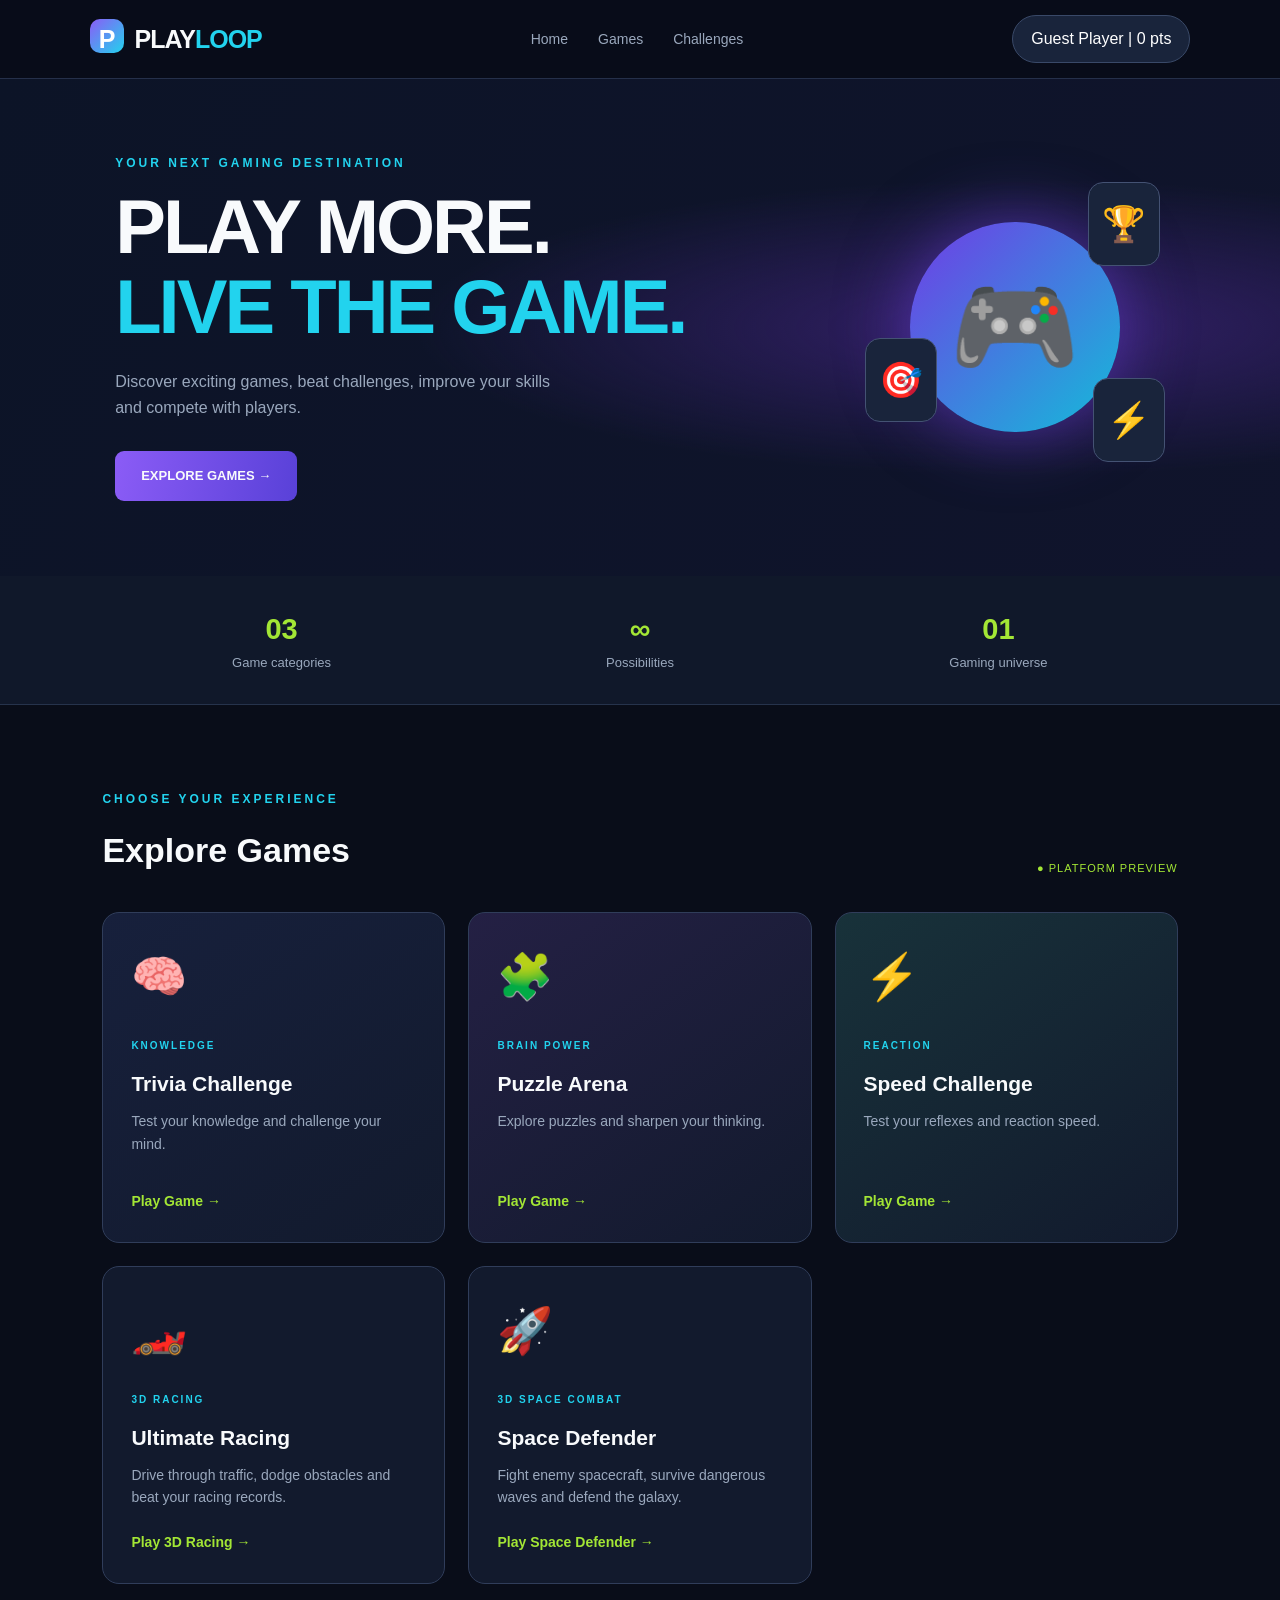
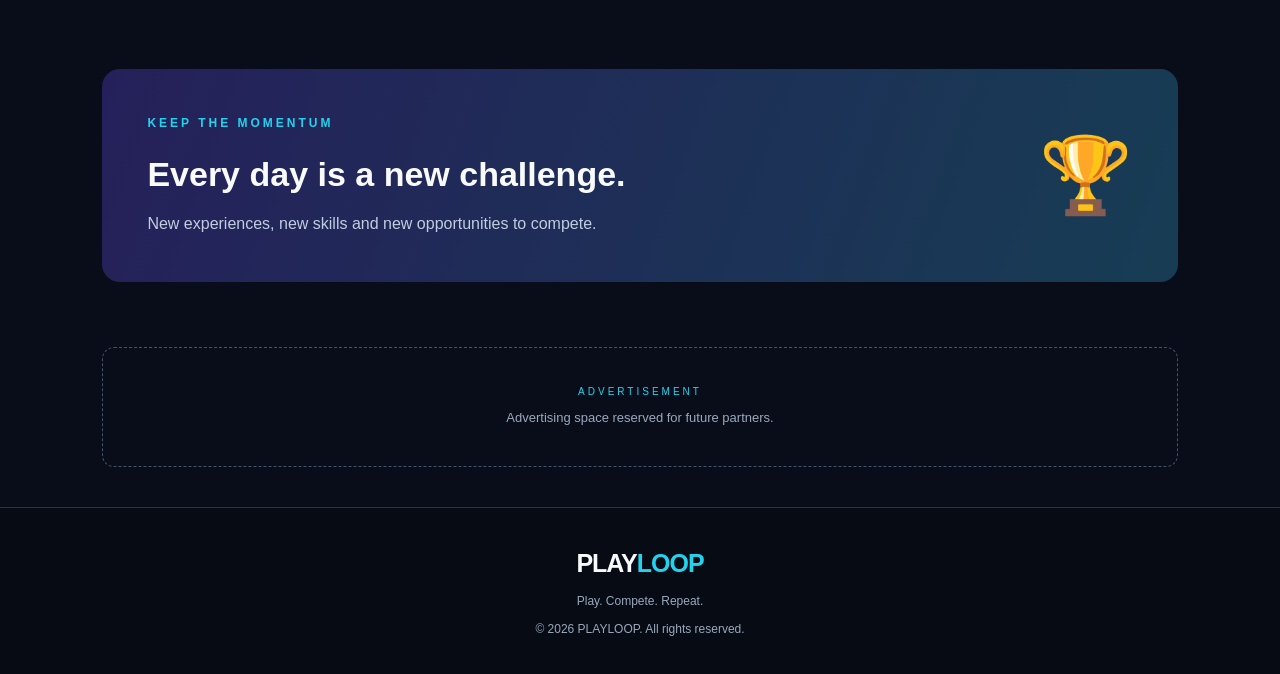
==== index.html @ ef7eba36 "Add Space Defender game card to index.html" ====
<!DOCTYPE html>
<html lang="en">
<head>
  <meta charset="UTF-8">
  <meta name="viewport" content="width=device-width, initial-scale=1.0">
  <meta name="description" content="PLAYLOOP - Play games, challenge friends and enjoy daily entertainment.">
  <title>PLAYLOOP | Play. Compete. Repeat.</title>
  <link rel="stylesheet" href="styles.css">
</head>

<body>

<header class="topbar">
  <a class="logo" href="index.html">
    <span class="logo-icon">P</span>
    PLAY<span>LOOP</span>
  </a>

  <nav>
    <a href="#home">Home</a>
    <a href="#games">Games</a>
    <a href="#challenges">Challenges</a>
  </nav>

  <button class="profile-button" id="profileButton">
    Guest Player
  </button>
</header>

<main>

  <section class="hero" id="home">
    <div class="hero-content">
      <p class="eyebrow">YOUR NEXT GAMING DESTINATION</p>
      <h1>PLAY MORE.<br>
        <span>LIVE THE GAME.</span>
      </h1>
      <p>
        Discover exciting games, beat challenges,
        improve your skills and compete with players.
      </p>
      <a href="#games" class="primary-button">EXPLORE GAMES →</a>
    </div>

    <div class="hero-art">
      <div class="game-orb">🎮</div>
      <div class="floating-item item-one">🏆</div>
      <div class="floating-item item-two">⚡</div>
      <div class="floating-item item-three">🎯</div>
    </div>
  </section>

  <section class="stats">
    <div>
      <strong>03</strong>
      <span>Game categories</span>
    </div>
    <div>
      <strong>∞</strong>
      <span>Possibilities</span>
    </div>
    <div>
      <strong>01</strong>
      <span>Gaming universe</span>
    </div>
  </section>

  
<section class="games-section" id="games">
  <div class="section-heading">
    <div>
      <p class="eyebrow">CHOOSE YOUR EXPERIENCE</p>
      <h2>Explore Games</h2>
    </div>
    <span class="live-label">● PLATFORM PREVIEW</span>
  </div>

  <div class="game-grid">

    <article class="game-card trivia">
      <div class="game-icon">🧠</div>
      <span class="game-type">KNOWLEDGE</span>
      <h3>Trivia Challenge</h3>
      <p>Test your knowledge and challenge your mind.</p>
      <button class="game-button" data-game="trivia">
        Play Game →
      </button>
    </article>

    <article class="game-card puzzle">
      <div class="game-icon">🧩</div>
      <span class="game-type">BRAIN POWER</span>
      <h3>Puzzle Arena</h3>
      <p>Explore puzzles and sharpen your thinking.</p>
      <button class="game-button" data-game="puzzle">
        Play Game →
      </button>
    </article>

    <article class="game-card speed">
      <div class="game-icon">⚡</div>
      <span class="game-type">REACTION</span>
      <h3>Speed Challenge</h3>
      <p>Test your reflexes and reaction speed.</p>
      <button class="game-button" data-game="speed">
        Play Game →
      </button>
    </article>

    <!-- NEW 3D RACING GAME -->
    <article class="game-card racing">
      <div class="game-icon">🏎️</div>
      <span class="game-type">3D RACING</span>
      <h3>Ultimate Racing</h3>
      <p>Drive through traffic, dodge obstacles and beat your racing records.</p>
      <a href="racing.html" class="game-button">
        Play 3D Racing →
      </a>
    </article>


<article class="game-card space">
  <div class="game-icon">🚀</div>
  <span class="game-type">3D SPACE COMBAT</span>
  <h3>Space Defender</h3>
  <p>Fight enemy spacecraft, survive dangerous waves and defend the galaxy.</p>
  <a href="space.html" class="game-button">
    Play Space Defender →
  </a>
</article>
  </div>
</section>

<section class="challenge-section" id="challenges">
  <div>
    <p class="eyebrow">KEEP THE MOMENTUM</p>
    <h2>Every day is a new challenge.</h2>
    <p>New experiences, new skills and new opportunities to compete.</p>
  </div>
  <div class="challenge-icon">🏆</div>
</section>

<section class="ad-space">
  <span>ADVERTISEMENT</span>
  <p>Advertising space reserved for future partners.</p>
</section>
</main>

<footer>
  <a class="logo" href="#home">PLAY<span>LOOP</span></a>
  <p>Play. Compete. Repeat.</p>
  <p>© 2026 PLAYLOOP. All rights reserved.</p>
</footer>

<script src="script.js"></script>
</body>
</html>
---- styles.css ----
/* =====================================
   PLAYLOOP GAMING PLATFORM
   Main stylesheet
===================================== */

:root {
  --background: #090d19;
  --surface: #121a2d;
  --surface-light: #19243b;
  --primary: #8b5cf6;
  --secondary: #22d3ee;
  --accent: #a3e635;
  --white: #f8fafc;
  --muted: #9aa8bd;
}

* {
  margin: 0;
  padding: 0;
  box-sizing: border-box;
}

html {
  scroll-behavior: smooth;
}

body {
  background: var(--background);
  color: var(--white);
  font-family: Arial, Helvetica, sans-serif;
  line-height: 1.6;
}

a {
  text-decoration: none;
  color: inherit;
}

button {
  font: inherit;
  cursor: pointer;
}

/* NAVIGATION */

.topbar {
  min-height: 78px;
  padding: 15px 7%;
  display: flex;
  justify-content: space-between;
  align-items: center;
  gap: 20px;
  background: rgba(9, 13, 25, 0.96);
  border-bottom: 1px solid #25304a;
  position: sticky;
  top: 0;
  z-index: 100;
}

.logo {
  font-size: 25px;
  font-weight: 900;
  letter-spacing: -1px;
}

.logo span {
  color: var(--secondary);
}

.logo-icon {
  display: inline-grid;
  place-items: center;
  width: 34px;
  height: 34px;
  border-radius: 10px;
  background: linear-gradient(135deg, var(--primary), var(--secondary));
  color: white !important;
  margin-right: 5px;
}

.topbar nav {
  display: flex;
  gap: 30px;
}

.topbar nav a {
  color: var(--muted);
  font-size: 14px;
  transition: color 0.2s;
}

.topbar nav a:hover {
  color: var(--secondary);
}

.profile-button {
  background: var(--surface-light);
  color: white;
  border: 1px solid #394968;
  padding: 10px 18px;
  border-radius: 25px;
}

/* HERO */

.hero {
  min-height: 490px;
  padding: 75px 9%;
  display: flex;
  align-items: center;
  justify-content: space-between;
  gap: 40px;
  overflow: hidden;
  background:
    radial-gradient(ellipse at 80% 50%, #34206a 0%, transparent 42%),
    linear-gradient(120deg, #0c1427, #10142c);
}

.hero-content {
  max-width: 580px;
}

.eyebrow {
  color: var(--secondary);
  font-size: 12px;
  font-weight: bold;
  letter-spacing: 3px;
  margin-bottom: 14px;
}

.hero h1 {
  font-size: clamp(42px, 6vw, 76px);
  font-weight: 900;
  line-height: 1.05;
  letter-spacing: -3px;
}

.hero h1 span {
  color: var(--secondary);
}

.hero-content > p:not(.eyebrow) {
  color: var(--muted);
  margin: 23px 0 30px;
  max-width: 450px;
}

.primary-button {
  display: inline-block;
  padding: 15px 26px;
  background: linear-gradient(100deg, var(--primary), #5941d8);
  border-radius: 9px;
  font-size: 13px;
  font-weight: bold;
  transition: transform 0.2s, box-shadow 0.2s;
}

.primary-button:hover {
  transform: translateY(-3px);
  box-shadow: 0 8px 30px #8b5cf666;
}

/* HERO GRAPHICS */

.hero-art {
  position: relative;
  width: 300px;
  height: 300px;
  flex-shrink: 0;
  display: grid;
  place-items: center;
}

.game-orb {
  width: 210px;
  height: 210px;
  display: grid;
  place-items: center;
  font-size: 105px;
  border-radius: 50%;
  background: linear-gradient(135deg, #713ce6, #13bcd9);
  box-shadow: 0 0 70px #7546ef88;
  animation: float 4s ease-in-out infinite;
}

.floating-item {
  position: absolute;
  font-size: 35px;
  padding: 13px;
  border-radius: 15px;
  background: #19243b;
  border: 1px solid #445273;
  animation: float 3s ease-in-out infinite;
}

.item-one {
  top: 5px;
  right: 5px;
}

.item-two {
  bottom: 15px;
  right: 0;
  animation-delay: 0.7s;
}

.item-three {
  left: 0;
  bottom: 55px;
  animation-delay: 1.3s;
}

@keyframes float {
  0%, 100% {
    transform: translateY(0);
  }
  50% {
    transform: translateY(-13px);
  }
}

/* STATISTICS */

.stats {
  display: grid;
  grid-template-columns: repeat(3, 1fr);
  padding: 30px 8%;
  background: #10182a;
  border-bottom: 1px solid #26334c;
}

.stats div {
  text-align: center;
  display: flex;
  flex-direction: column;
}

.stats strong {
  color: var(--accent);
  font-size: 29px;
}

.stats span {
  color: var(--muted);
  font-size: 13px;
}

/* GAMES */

.games-section {
  padding: 85px 8%;
}

.section-heading {
  display: flex;
  justify-content: space-between;
  align-items: end;
  margin-bottom: 35px;
  gap: 20px;
}

.section-heading h2,
.challenge-section h2 {
  font-size: 34px;
}

.live-label {
  font-size: 11px;
  color: var(--accent);
  letter-spacing: 1px;
}

.game-grid {
  display: grid;
  grid-template-columns: repeat(3, 1fr);
  gap: 23px;
}

.game-card {
  padding: 28px;
  min-height: 300px;
  border-radius: 17px;
  border: 1px solid #303d5a;
  background: var(--surface);
  transition: transform 0.25s, border-color 0.25s;
}

.game-card:hover {
  transform: translateY(-8px);
  border-color: var(--secondary);
}

.game-icon {
  font-size: 45px;
  margin-bottom: 18px;
}

.game-type {
  display: inline-block;
  color: var(--secondary);
  font-size: 10px;
  letter-spacing: 2px;
  font-weight: bold;
}

.game-card h3 {
  margin: 10px 0;
  font-size: 21px;
}

.game-card p {
  color: var(--muted);
  font-size: 14px;
  min-height: 65px;
}

.game-button {
  margin-top: 15px;
  background: transparent;
  border: 0;
  color: var(--accent);
  font-weight: bold;
  font-size: 14px;
}

.game-button:hover {
  color: var(--secondary);
}

.trivia {
  background: linear-gradient(145deg, #17203c, #121a2d);
}

.puzzle {
  background: linear-gradient(145deg, #242044, #121a2d);
}

.speed {
  background: linear-gradient(145deg, #18323a, #121a2d);
}

/* DAILY CHALLENGE */

.challenge-section {
  margin: 0 8% 65px;
  padding: 45px;
  border-radius: 18px;
  display: flex;
  align-items: center;
  justify-content: space-between;
  gap: 25px;
  background: linear-gradient(110deg, #25205a, #173d54);
}

.challenge-section p:not(.eyebrow) {
  color: #c1cde0;
  margin-top: 10px;
}

.challenge-icon {
  font-size: 75px;
}

/* ADVERTISING AREA */

.ad-space {
  margin: 40px 8%;
  min-height: 120px;
  border: 1px dashed #46516b;
  border-radius: 12px;
  display: flex;
  flex-direction: column;
  justify-content: center;
  align-items: center;
  gap: 8px;
  color: var(--muted);
  text-align: center;
  padding: 20px;
}

.ad-space span {
  color: var(--secondary);
  font-size: 10px;
  letter-spacing: 3px;
}

.ad-space p {
  font-size: 13px;
}

/* FOOTER */

footer {
  padding: 35px 8%;
  background: #070b14;
  border-top: 1px solid #26334c;
  text-align: center;
}

footer p {
  color: var(--muted);
  font-size: 12px;
  margin-top: 9px;
}

/* MOBILE RESPONSIVENESS */

@media (max-width: 800px) {
  .topbar {
    padding: 14px 5%;
  }

  .topbar nav {
    gap: 12px;
  }

  .topbar nav a {
    font-size: 12px;
  }

  .hero {
    padding: 60px 7%;
  }

  .hero-art {
    width: 230px;
    height: 230px;
  }

  .game-orb {
    width: 160px;
    height: 160px;
    font-size: 75px;
  }

  .game-grid {
    grid-template-columns: repeat(2, 1fr);
  }
}

@media (max-width: 560px) {
  .topbar {
    flex-wrap: wrap;
  }

  .topbar nav {
    order: 3;
    width: 100%;
    justify-content: space-between;
  }

  .hero {
    flex-direction: column;
    text-align: center;
  }

  .hero-content > p:not(.eyebrow) {
    margin-left: auto;
    margin-right: auto;
  }

  .hero-art {
    margin-top: 15px;
  }

  .stats {
    padding: 25px 3%;
  }

  .stats strong {
    font-size: 23px;
  }

  .stats span {
    font-size: 11px;
  }

  .games-section {
    padding: 55px 6%;
  }

  .game-grid {
    grid-template-columns: 1fr;
  }

  .section-heading {
    align-items: start;
    flex-direction: column;
  }

  .challenge-section {
    margin: 0 6% 45px;
    padding: 28px;
  }

  .challenge-section h2 {
    font-size: 25px;
  }

  .challenge-icon {
    font-size: 45px;
  }
}

/* =================================
   PLAYLOOP GAME MODAL
================================= */

.game-modal {
  position: fixed;
  inset: 0;
  z-index: 1000;
  background: rgba(0, 0, 0, 0.88);
  display: flex;
  align-items: center;
  justify-content: center;
  padding: 20px;
  overflow-y: auto;
}

.game-window {
  width: 100%;
  max-width: 540px;
  padding: 35px;
  position: relative;
  border: 1px solid #46517a;
  border-radius: 20px;
  background: #121a2d;
  box-shadow: 0 0 50px #8b5cf633;
}

.game-window h2 {
  margin-bottom: 20px;
}

.close-game {
  position: absolute;
  right: 20px;
  top: 20px;
  background: #26334c;
  border: 0;
  color: white;
  border-radius: 50%;
  width: 36px;
  height: 36px;
}

.game-progress {
  color: #22d3ee;
  font-size: 12px;
  letter-spacing: 2px;
  margin-bottom: 15px;
}

.answer-list {
  display: grid;
  gap: 12px;
  margin: 25px 0;
}

.answer-option {
  background: #1c2941;
  color: white;
  border: 1px solid #394968;
  padding: 14px;
  border-radius: 9px;
  text-align: left;
}

.answer-option:hover:not(:disabled) {
  border-color: #22d3ee;
  background: #263653;
}

.answer-option:disabled {
  opacity: 0.65;
  cursor: default;
}

.correct-feedback {
  color: #a3e635;
  margin: 15px 0;
}

.wrong-feedback {
  color: #fb7185;
  margin: 15px 0;
}

.next-question {
  margin-top: 15px;
  border: 0;
  color: white;
}

.game-results {
  text-align: center;
  padding: 20px 0;
}

.game-results h2 {
  color: #a3e635;
  margin: 20px 0;
}

.result-icon {
  font-size: 65px;
}

.puzzle-word {
  text-align: center;
  font-size: 35px;
  color: #22d3ee;
  font-weight: bold;
  margin: 25px 0;
}

.game-window input {
  width: 100%;
  padding: 14px;
  border-radius: 8px;
  border: 1px solid #46517a;
  background: #090d19;
  color: white;
  margin: 15px 0;
}

.game-window #checkPuzzle {
  border: 0;
}

.game-window #speedStart {
  border: 0;
  margin: 15px 0;
}

@media (max-width: 560px) {
  .game-window {
    padding: 25px 18px;

/* PLAYLOOP 3D RACING CARD */
.game-card.racing {
  border: 1px solid rgba(0, 220, 255, 0.5);
  background: linear-gradient(145deg, #102b42, #101526);
}

.game-card.racing:hover {
  transform: translateY(-7px);
  box-shadow: 0 12px 30px rgba(0, 220, 255, 0.2);
}

.game-card.racing .game-icon {
  font-size: 42px;
}

.game-card.racing .game-button {
  display: inline-block;
  text-decoration: none;
  text-align: center;
}
  }
}
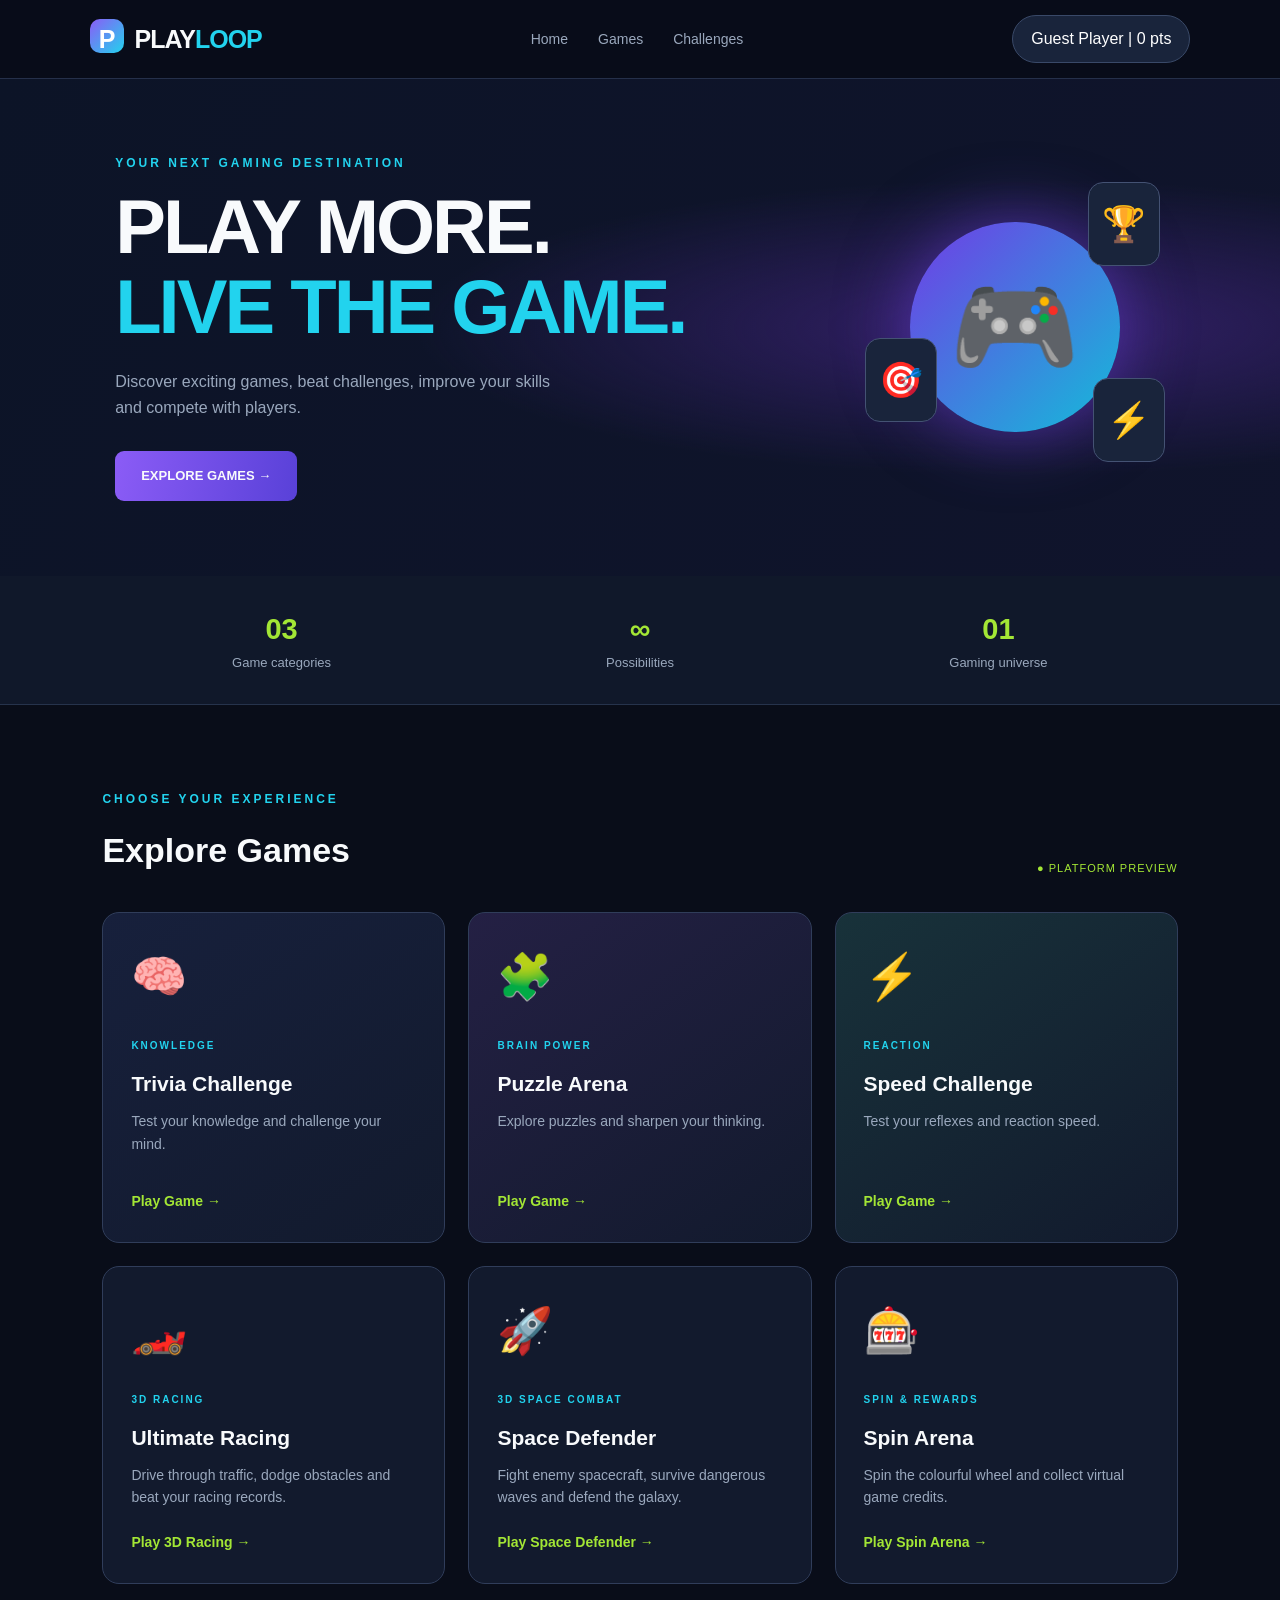
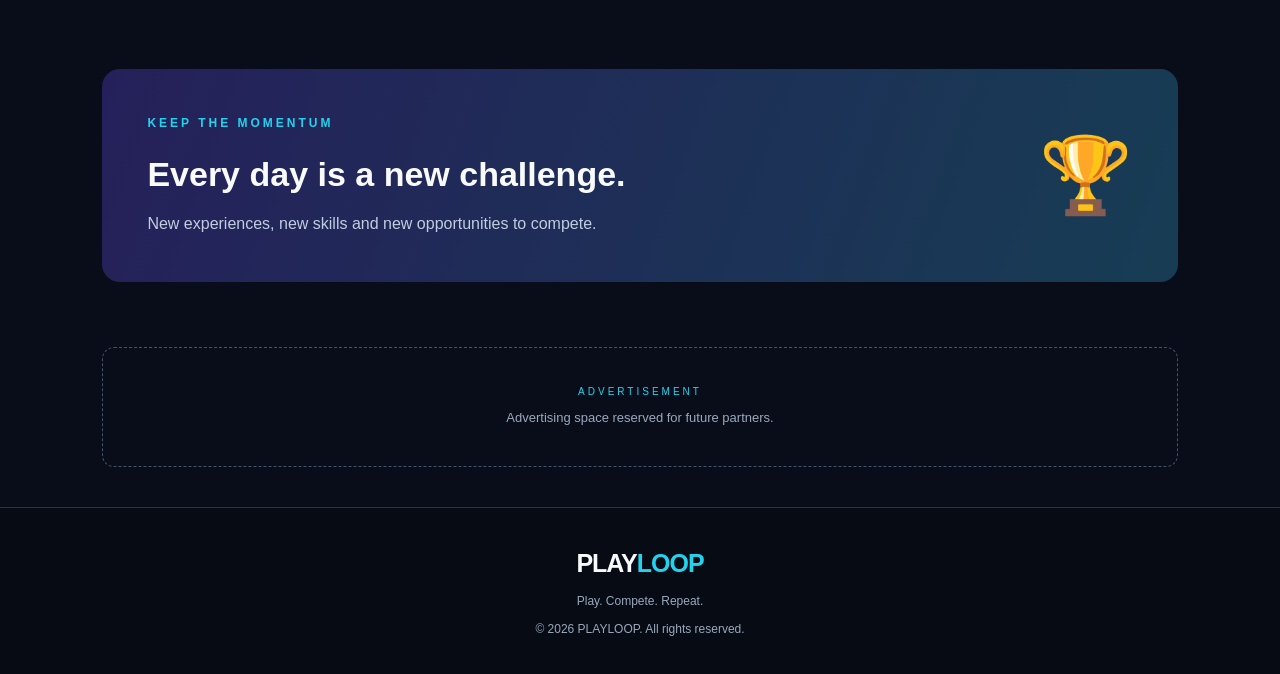
==== commit 05a74848: "Add Spin Arena game card to index.html" ====
--- a/index.html
+++ b/index.html
@@ -129,6 +129,16 @@
     Play Space Defender →
   </a>
 </article>
+
+<article class="game-card casino">
+  <div class="game-icon">🎰</div>
+  <span class="game-type">SPIN & REWARDS</span>
+  <h3>Spin Arena</h3>
+  <p>Spin the colourful wheel and collect virtual game credits.</p>
+  <a href="spin.html" class="game-button">
+    Play Spin Arena →
+  </a>
+</article>
   </div>
 </section>
 
--- a/styles.css
+++ b/styles.css
@@ -658,6 +658,27 @@
   display: inline-block;
   text-decoration: none;
   text-align: center;
-}
-  }
-}
+
+/* PLAYLOOP SPACE DEFENDER CARD */
+.game-card.space {
+  border: 1px solid rgba(0, 220, 255, 0.6);
+  background: linear-gradient(145deg, #101c42, #111326);
+}
+
+.game-card.space:hover {
+  transform: translateY(-7px);
+  box-shadow: 0 12px 30px rgba(0, 220, 255, 0.25);
+}
+
+.game-card.space .game-icon {
+  font-size: 42px;
+}
+
+.game-card.space .game-button {
+  display: inline-block;
+  text-decoration: none;
+  text-align: center;
+}
+}
+  }
+}
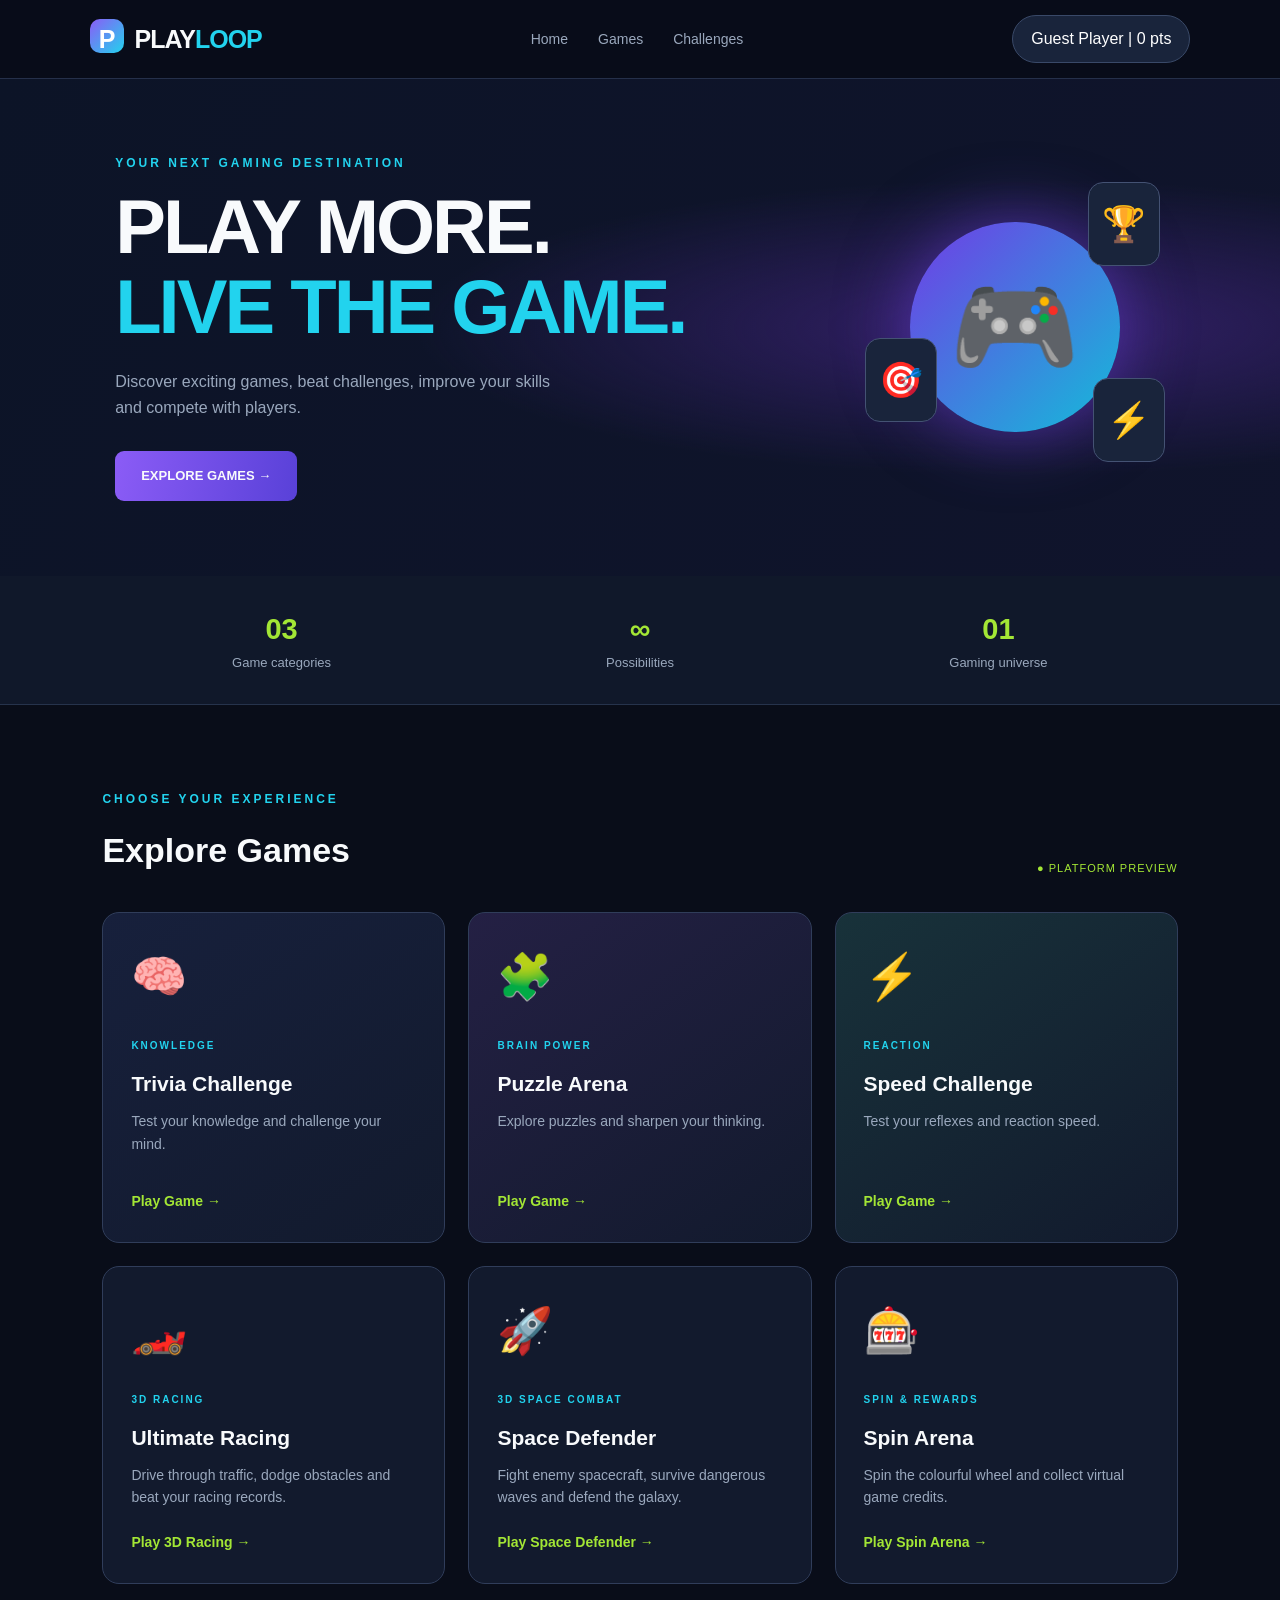
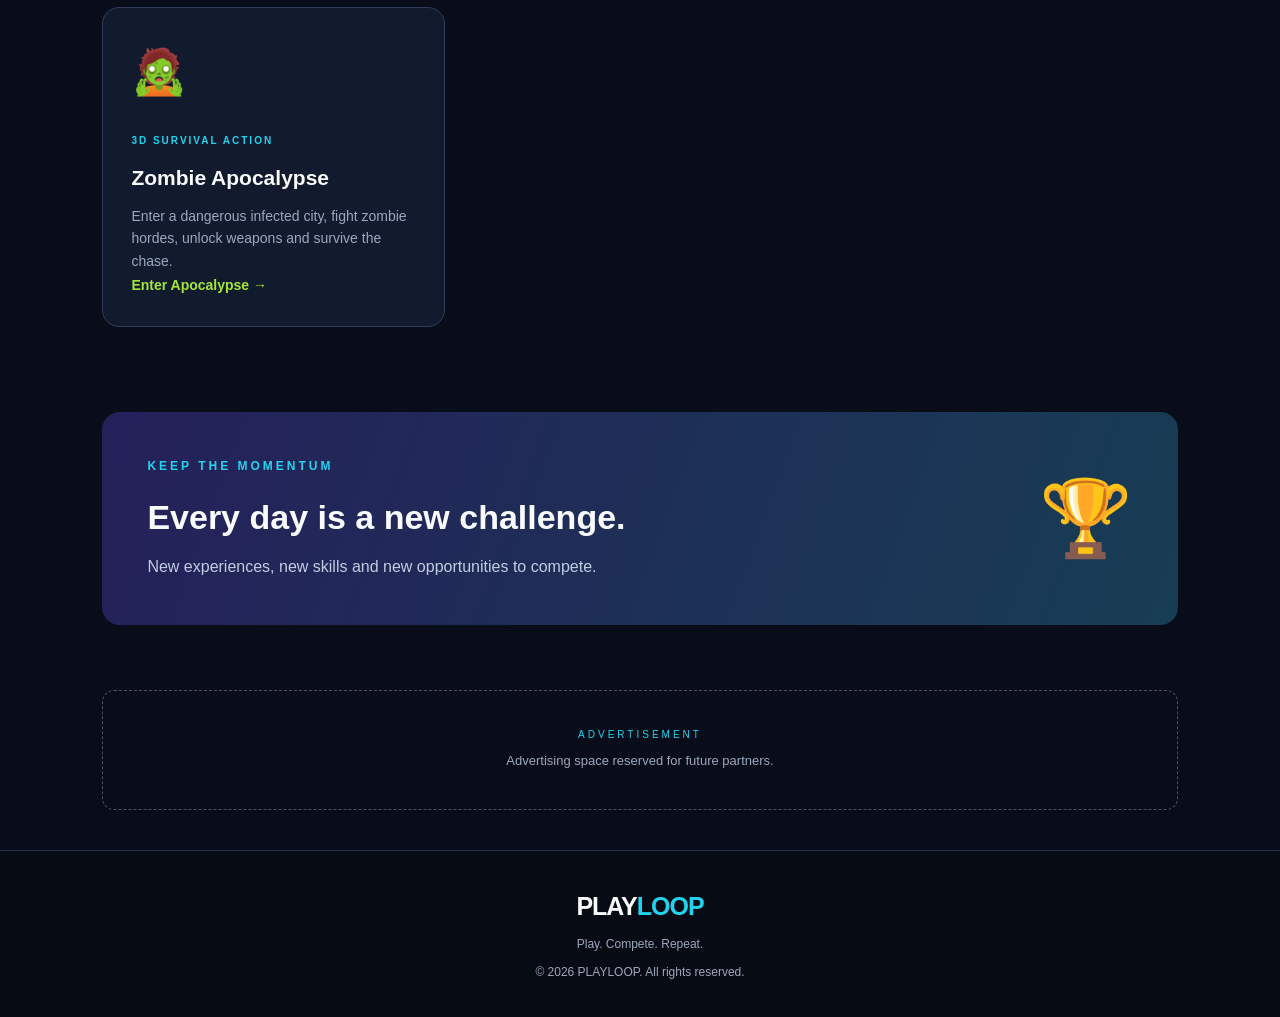
==== commit 4faf1aea: "Add Zombie Apocalypse game section to index.html" ====
--- a/index.html
+++ b/index.html
@@ -139,6 +139,17 @@
     Play Spin Arena →
   </a>
 </article>
+
+<!-- ZOMBIE APOCALYPSE GAME -->
+<article class="game-card zombie">
+  <div class="game-icon">🧟</div>
+  <span class="game-type">3D SURVIVAL ACTION</span>
+  <h3>Zombie Apocalypse</h3>
+  <p>Enter a dangerous infected city, fight zombie hordes, unlock weapons and survive the chase.</p>
+  <a href="zombie.html" class="game-button">
+    Enter Apocalypse →
+  </a>
+</article>
   </div>
 </section>
 
--- a/styles.css
+++ b/styles.css
@@ -678,7 +678,28 @@
   display: inline-block;
   text-decoration: none;
   text-align: center;
-}
-}
-  }
-}
+
+/* PLAYLOOP SPIN ARENA CARD */
+.game-card.casino {
+  border: 1px solid rgba(255, 205, 70, 0.65);
+  background: linear-gradient(145deg, #382044, #171326);
+}
+
+.game-card.casino:hover {
+  transform: translateY(-7px);
+  box-shadow: 0 12px 30px rgba(255, 190, 40, 0.2);
+}
+
+.game-card.casino .game-icon {
+  font-size: 42px;
+}
+
+.game-card.casino .game-button {
+  display: inline-block;
+  text-decoration: none;
+  text-align: center;
+}
+}
+}
+  }
+}
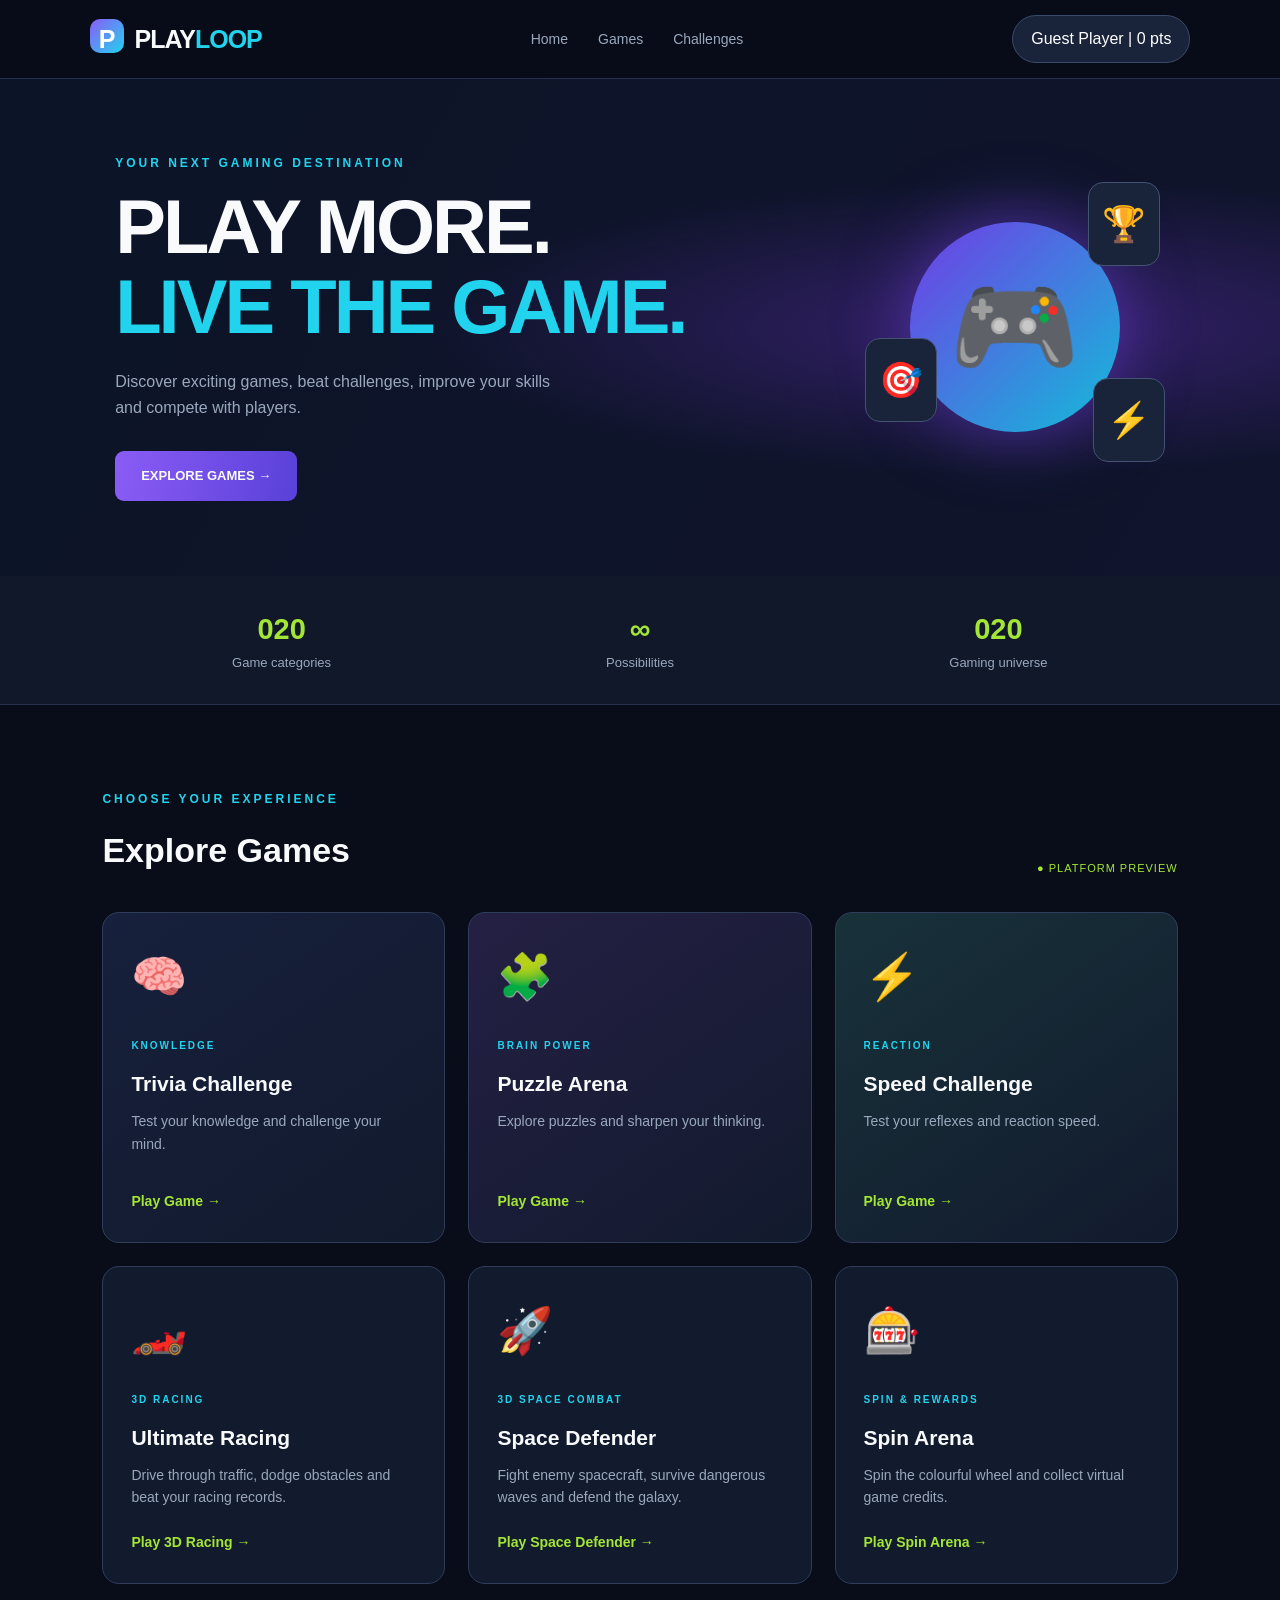
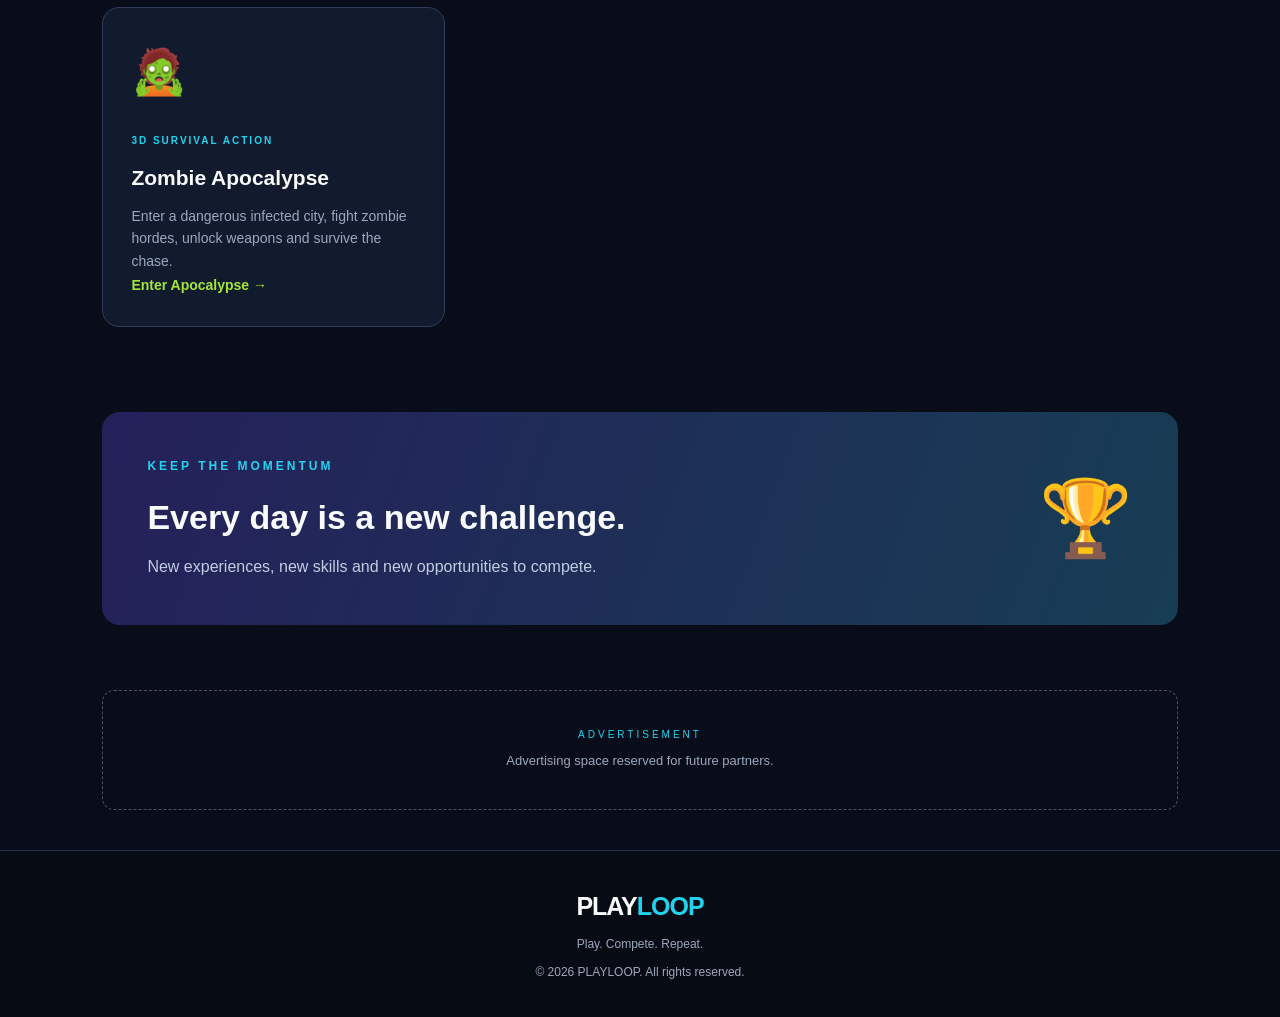
==== commit db730966: "Update statistics in index.html" ====
--- a/index.html
+++ b/index.html
@@ -53,7 +53,7 @@
 
   <section class="stats">
     <div>
-      <strong>03</strong>
+      <strong>020</strong>
       <span>Game categories</span>
     </div>
     <div>
@@ -61,7 +61,7 @@
       <span>Possibilities</span>
     </div>
     <div>
-      <strong>01</strong>
+      <strong>020</strong>
       <span>Gaming universe</span>
     </div>
   </section>
--- a/styles.css
+++ b/styles.css
@@ -698,8 +698,39 @@
   display: inline-block;
   text-decoration: none;
   text-align: center;
-}
-}
-}
-  }
-}
+
+/* PLAYLOOP ZOMBIE APOCALYPSE CARD */
+.game-card.zombie {
+  border: 1px solid rgba(83, 255, 143, 0.65);
+  background: linear-gradient(145deg, #19372b, #111820);
+  position: relative;
+  overflow: hidden;
+}
+
+.game-card.zombie:hover {
+  transform: translateY(-8px);
+  box-shadow: 0 14px 35px rgba(65, 255, 130, 0.25);
+}
+
+.game-card.zombie .game-icon {
+  font-size: 46px;
+  filter: drop-shadow(0 0 10px rgba(83, 255, 143, 0.5));
+}
+
+.game-card.zombie .game-type {
+  color: #7dffad;
+}
+
+.game-card.zombie .game-button {
+  display: inline-block;
+  text-decoration: none;
+  text-align: center;
+  background: linear-gradient(90deg, #42d982, #a4ff75);
+  color: #092015;
+  font-weight: bold;
+}
+}
+}
+}
+  }
+}
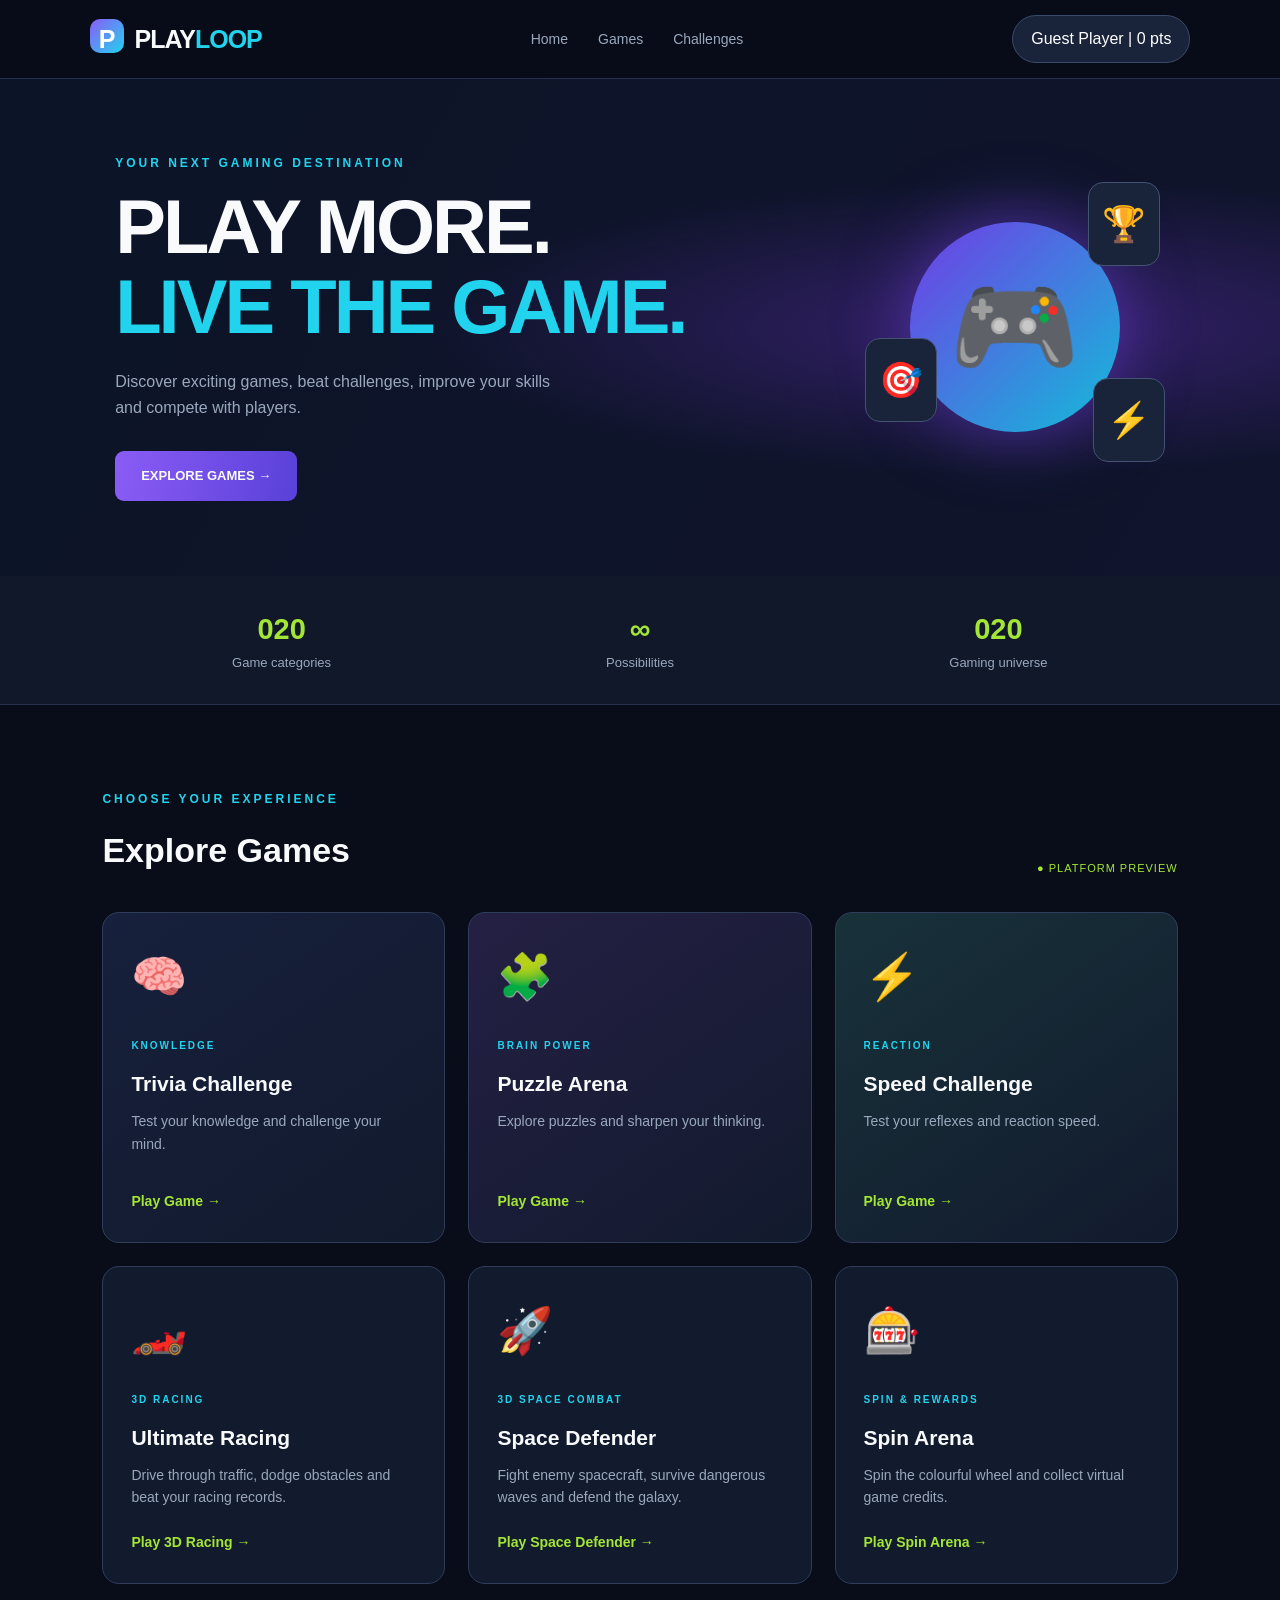
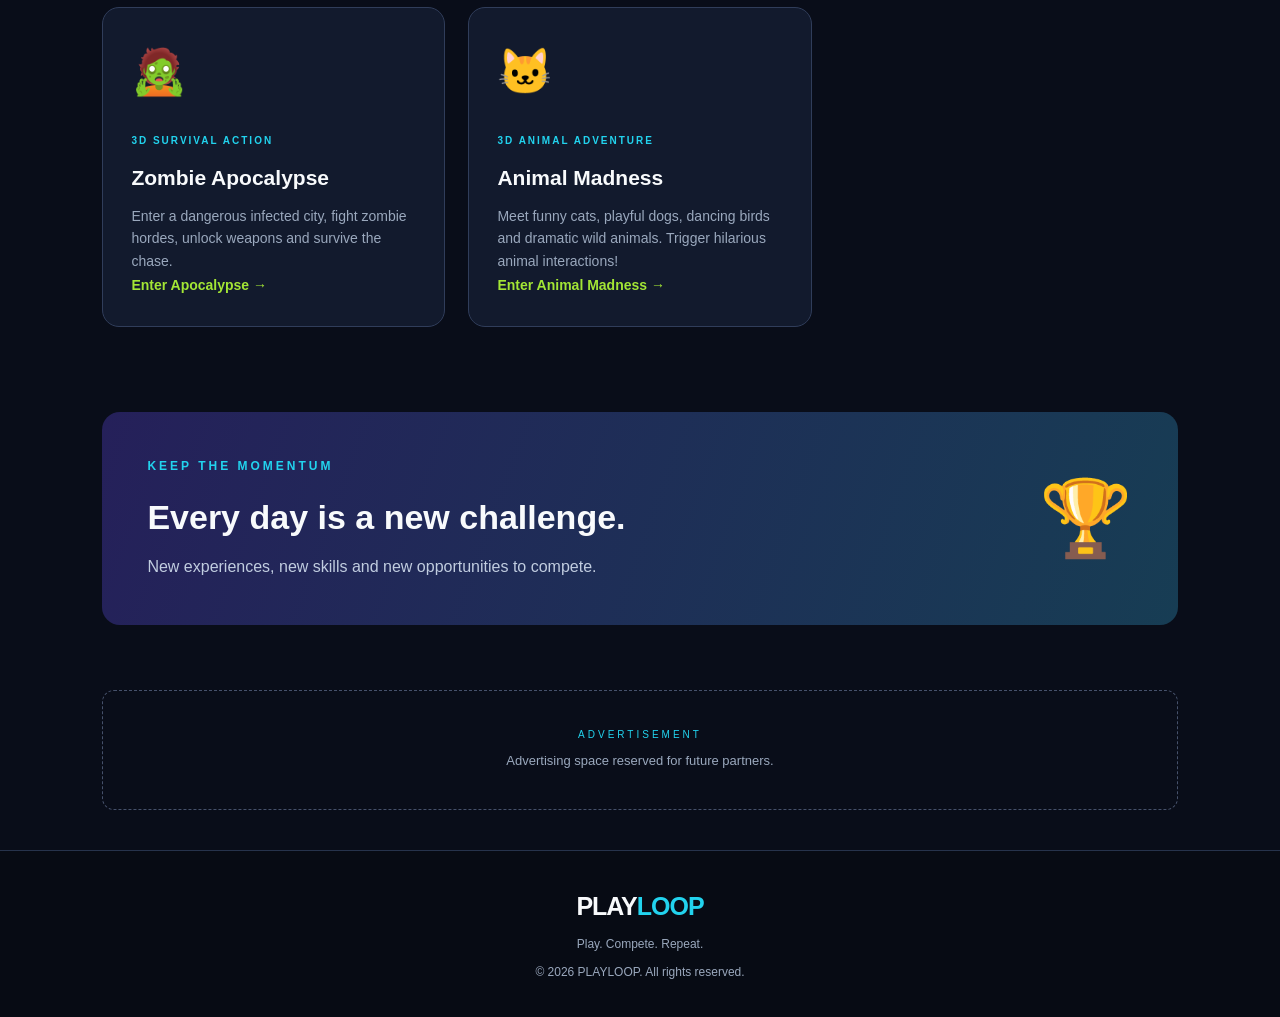
==== commit 28c5627e: "Add Animal Madness game section to index.html" ====
--- a/index.html
+++ b/index.html
@@ -140,6 +140,7 @@
   </a>
 </article>
 
+
 <!-- ZOMBIE APOCALYPSE GAME -->
 <article class="game-card zombie">
   <div class="game-icon">🧟</div>
@@ -150,7 +151,18 @@
     Enter Apocalypse →
   </a>
 </article>
-  </div>
+
+<!-- ANIMAL MADNESS GAME -->
+<article class="game-card animal">
+  <div class="game-icon">🐱</div>
+  <span class="game-type">3D ANIMAL ADVENTURE</span>
+  <h3>Animal Madness</h3>
+  <p>Meet funny cats, playful dogs, dancing birds and dramatic wild animals. Trigger hilarious animal interactions!</p>
+  <a href="animal-fun.html" class="game-button">
+    Enter Animal Madness →
+  </a>
+</article>  
+ </div>
 </section>
 
 <section class="challenge-section" id="challenges">
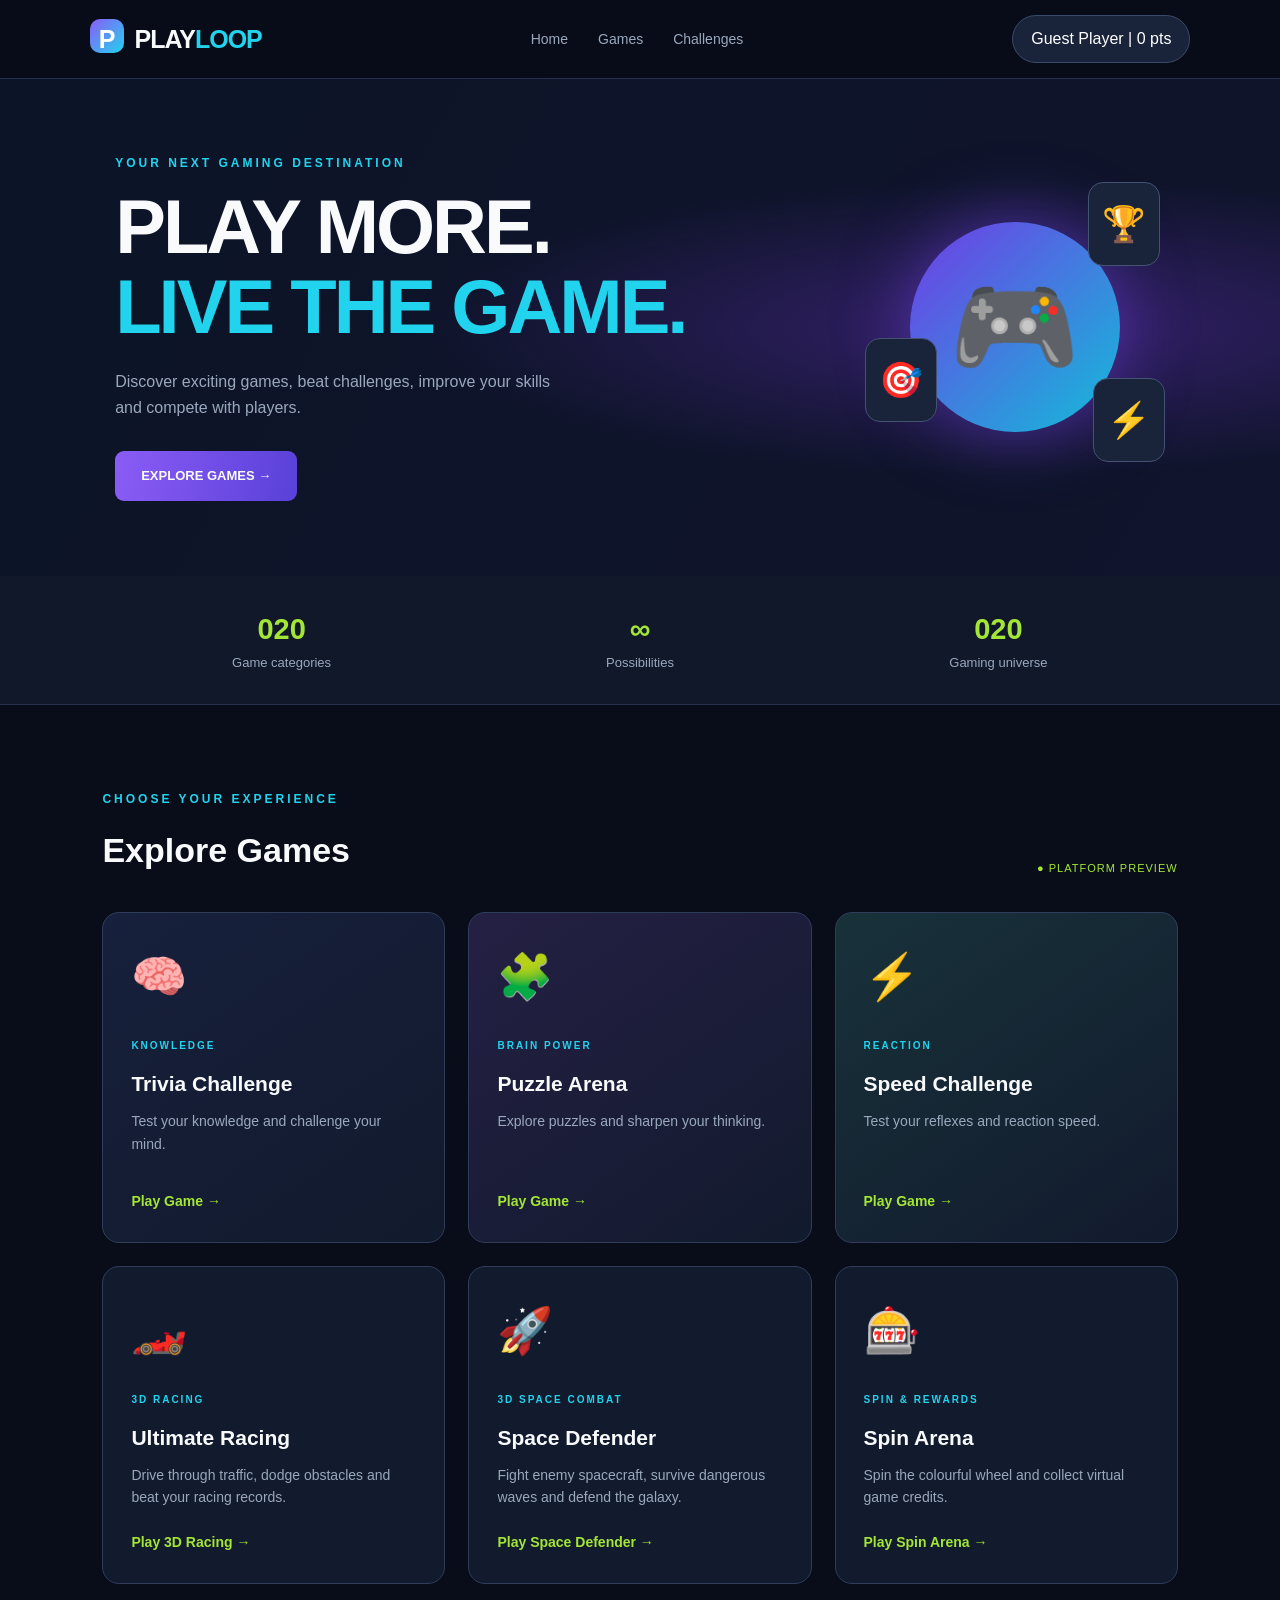
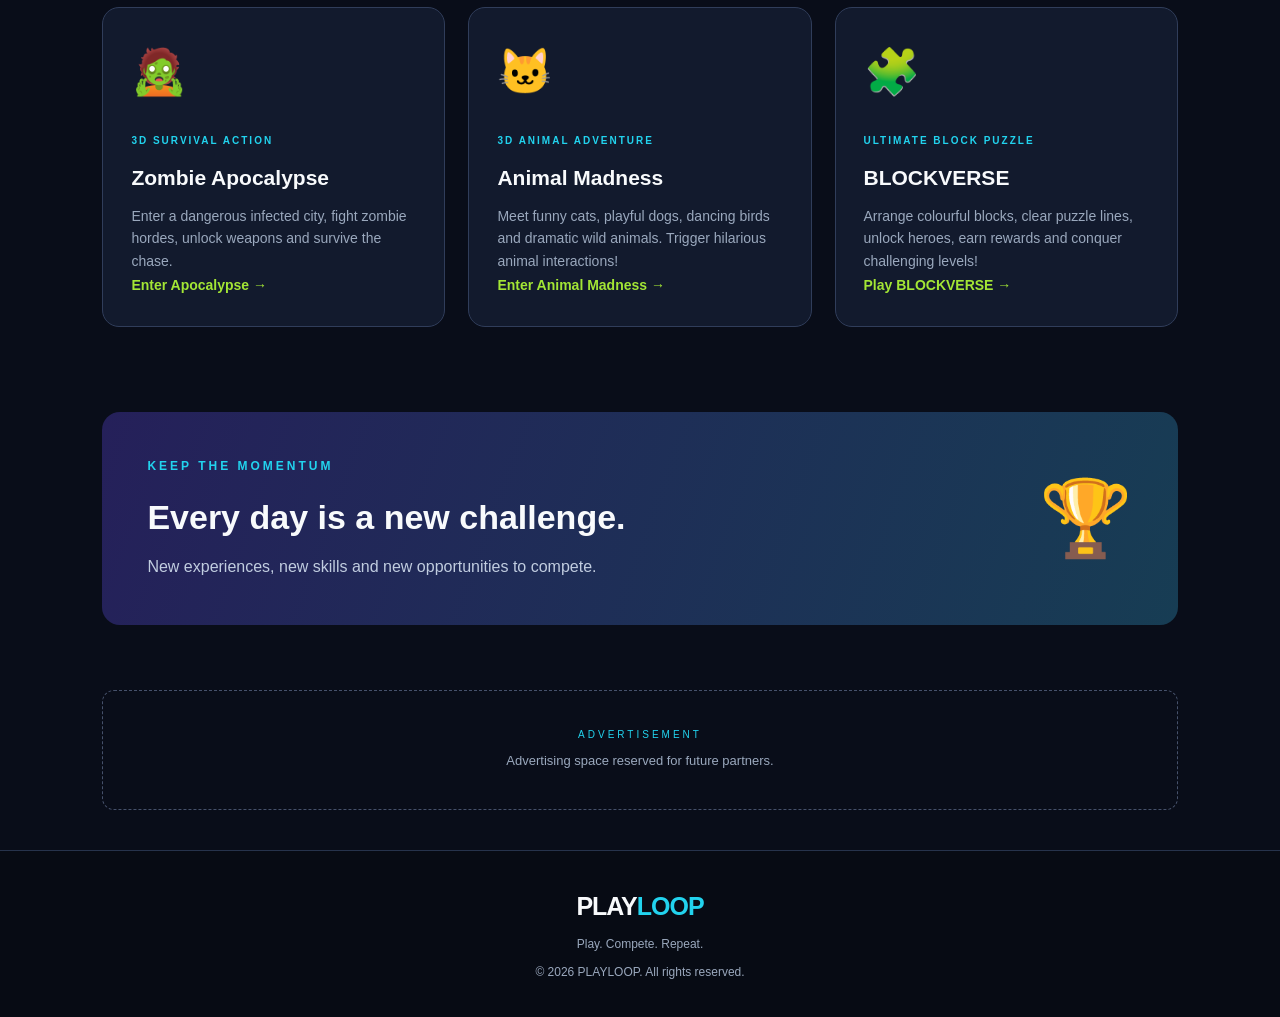
==== commit 0e88e86d: "Add BLOCKVERSE puzzle game section to index.html Added a new game section for BLOCKVERSE puzzle game" ====
--- a/index.html
+++ b/index.html
@@ -162,6 +162,17 @@
     Enter Animal Madness →
   </a>
 </article>  
+
+<!-- BLOCKVERSE PUZZLE GAME -->
+<article class="game-card blockverse">
+  <div class="game-icon">🧩</div>
+  <span class="game-type">ULTIMATE BLOCK PUZZLE</span>
+  <h3>BLOCKVERSE</h3>
+  <p>Arrange colourful blocks, clear puzzle lines, unlock heroes, earn rewards and conquer challenging levels!</p>
+  <a href="blockverse.html" class="game-button">
+    Play BLOCKVERSE →
+  </a>
+</article>
  </div>
 </section>
 
--- a/styles.css
+++ b/styles.css
@@ -728,9 +728,40 @@
   background: linear-gradient(90deg, #42d982, #a4ff75);
   color: #092015;
   font-weight: bold;
-}
-}
-}
-}
-  }
-}
+
+/* ANIMAL MADNESS GAME CARD */
+.game-card.animal {
+  border: 1px solid rgba(255, 190, 90, 0.75);
+  background: linear-gradient(145deg, #42301d, #172b35);
+  position: relative;
+  overflow: hidden;
+}
+
+.game-card.animal:hover {
+  transform: translateY(-8px);
+  box-shadow: 0 14px 35px rgba(255, 190, 90, 0.25);
+}
+
+.game-card.animal .game-icon {
+  font-size: 46px;
+  filter: drop-shadow(0 0 10px rgba(255, 190, 90, 0.6));
+}
+
+.game-card.animal .game-type {
+  color: #ffd17d;
+}
+
+.game-card.animal .game-button {
+  display: inline-block;
+  text-decoration: none;
+  text-align: center;
+  background: linear-gradient(90deg, #ffbd59, #ffeb91);
+  color: #30200b;
+  font-weight: bold;
+}
+}
+}
+}
+}
+  }
+}
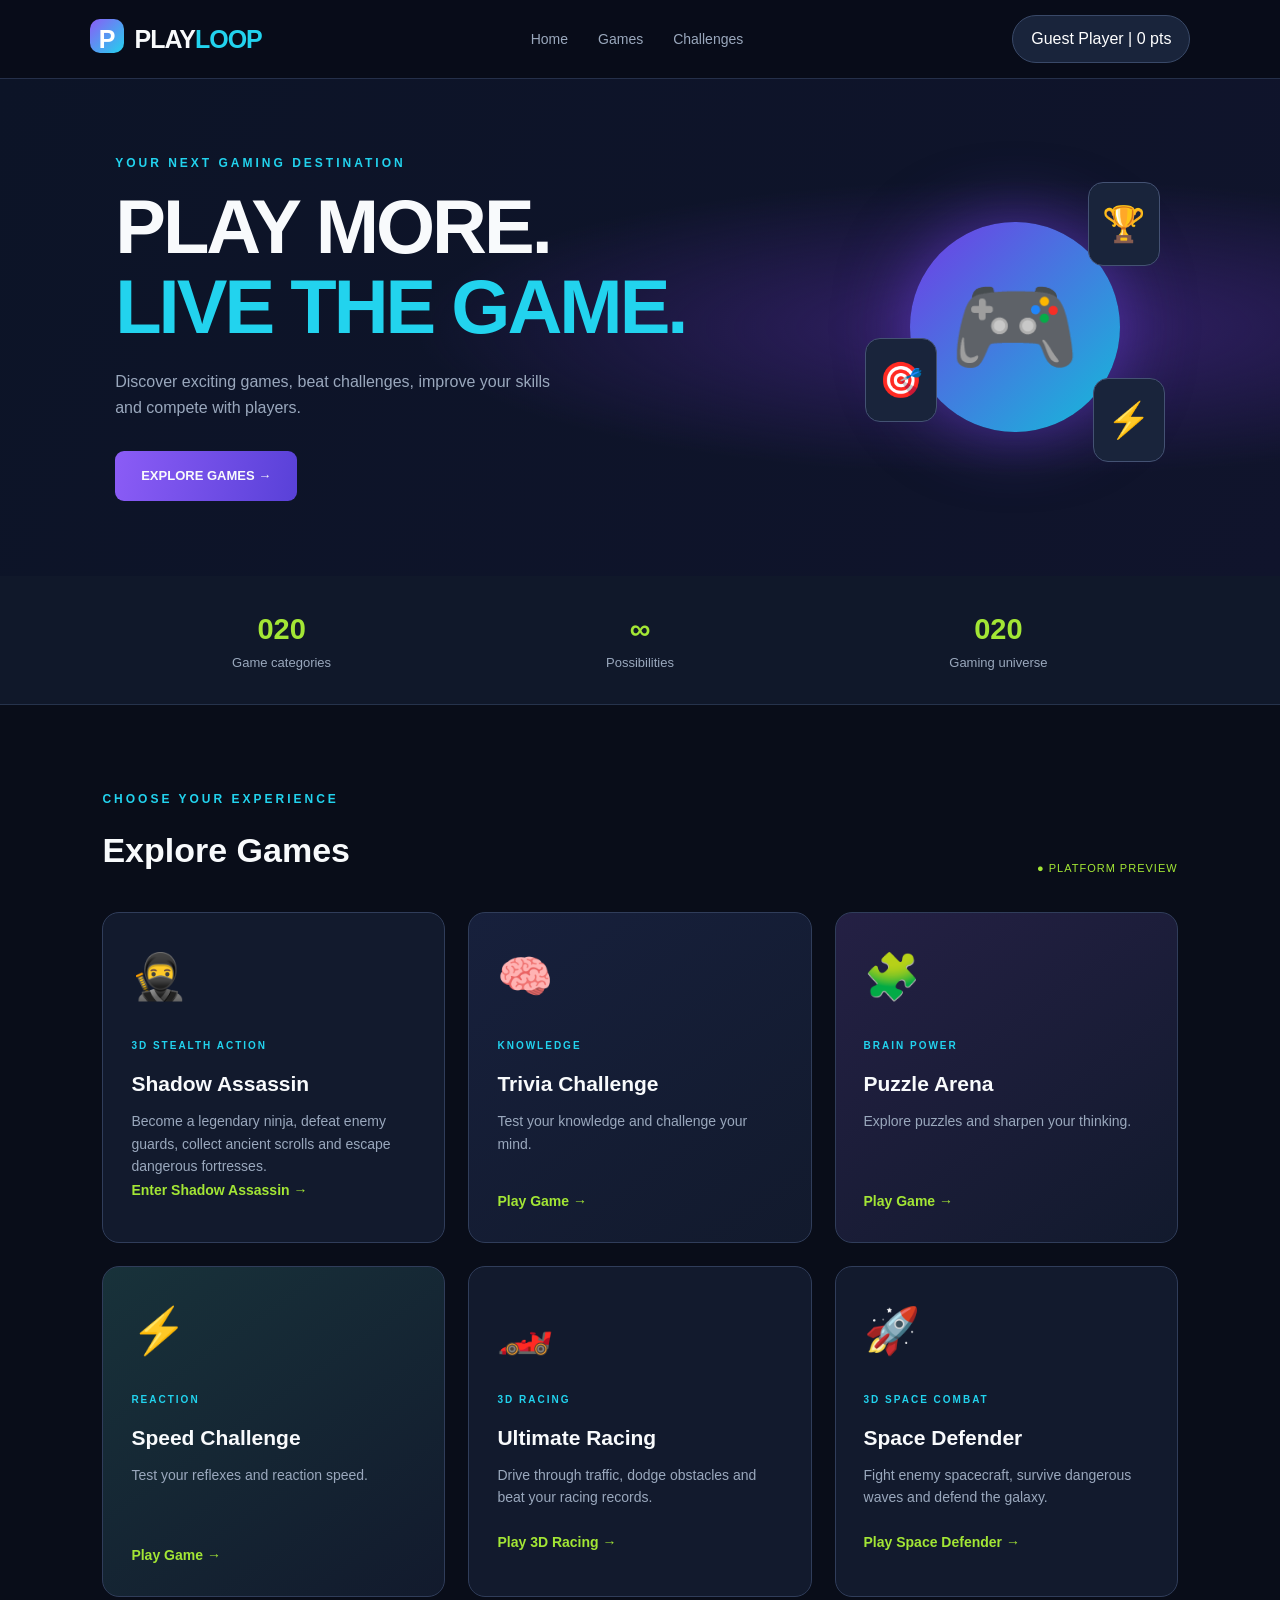
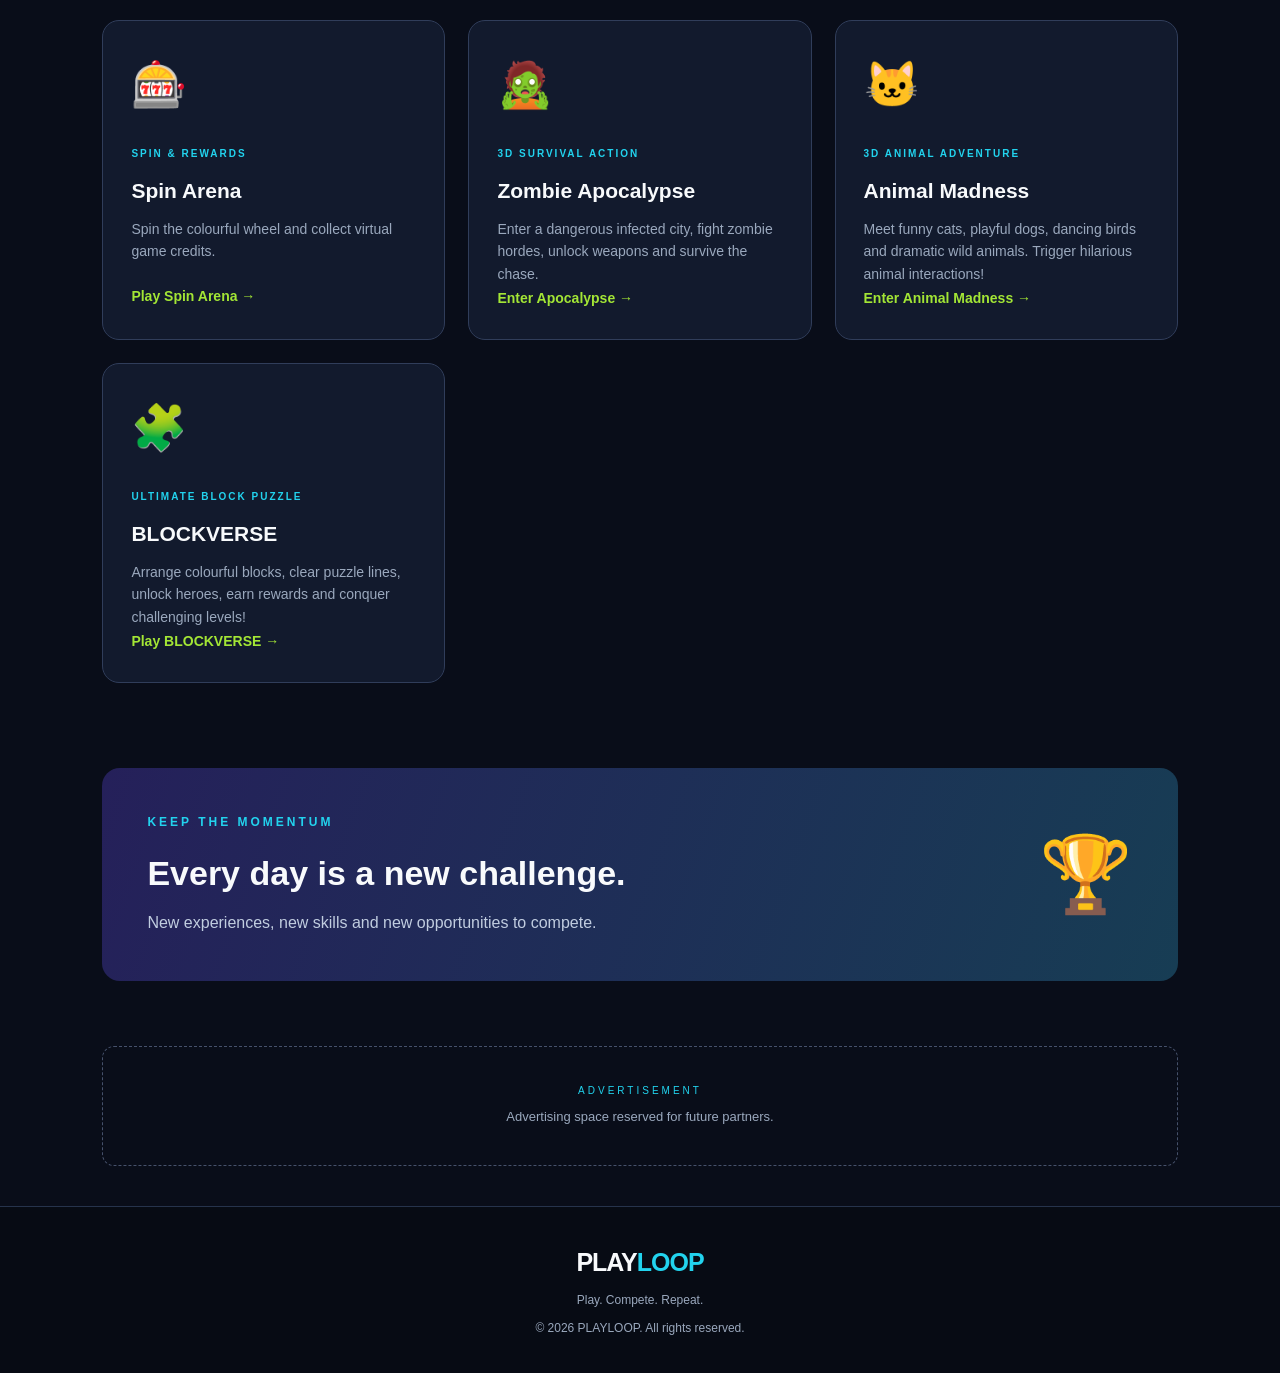
==== commit ea06f86a: "Add 'Shadow Assassin' game card to index.html Added a new game card for 'Shadow Assassin' with detai" ====
--- a/index.html
+++ b/index.html
@@ -78,6 +78,17 @@
 
   <div class="game-grid">
 
+<!-- SHADOW ASSASSIN GAME -->
+<article class="game-card shadow">
+  <div class="game-icon">🥷</div>
+  <span class="game-type">3D STEALTH ACTION</span>
+  <h3>Shadow Assassin</h3>
+  <p>Become a legendary ninja, defeat enemy guards, collect ancient scrolls and escape dangerous fortresses.</p>
+  <a href="shadow.html" class="game-button">
+    Enter Shadow Assassin →
+  </a>
+</article>
+
     <article class="game-card trivia">
       <div class="game-icon">🧠</div>
       <span class="game-type">KNOWLEDGE</span>
--- a/styles.css
+++ b/styles.css
@@ -758,10 +758,52 @@
   background: linear-gradient(90deg, #ffbd59, #ffeb91);
   color: #30200b;
   font-weight: bold;
-}
-}
-}
-}
-}
-  }
-}
+
+/* PLAYLOOP BLOCKVERSE PUZZLE CARD */
+.game-card.blockverse {
+  position: relative;
+  overflow: hidden;
+  border: 1px solid rgba(112, 225, 255, 0.8);
+  background:
+    radial-gradient(circle at top right, rgba(150, 70, 255, 0.3), transparent 55%),
+    linear-gradient(145deg, #172a55, #24143e);
+  transition: transform 0.3s ease, box-shadow 0.3s ease;
+}
+
+.game-card.blockverse:hover {
+  transform: translateY(-9px) scale(1.02);
+  box-shadow: 0 15px 38px rgba(80, 190, 255, 0.3);
+}
+
+.game-card.blockverse .game-icon {
+  font-size: 48px;
+  filter: drop-shadow(0 0 12px rgba(100, 220, 255, 0.7));
+}
+
+.game-card.blockverse .game-type {
+  color: #75eaff;
+  font-weight: bold;
+}
+
+.game-card.blockverse .game-button {
+  display: inline-block;
+  text-decoration: none;
+  text-align: center;
+  background: linear-gradient(90deg, #42d9ff, #a56bff);
+  color: #101326;
+  font-weight: bold;
+  border-radius: 8px;
+  padding: 11px 17px;
+  transition: filter 0.2s ease;
+}
+
+.game-card.blockverse .game-button:hover {
+  filter: brightness(1.2);
+}
+}
+}
+}
+}
+}
+  }
+}
